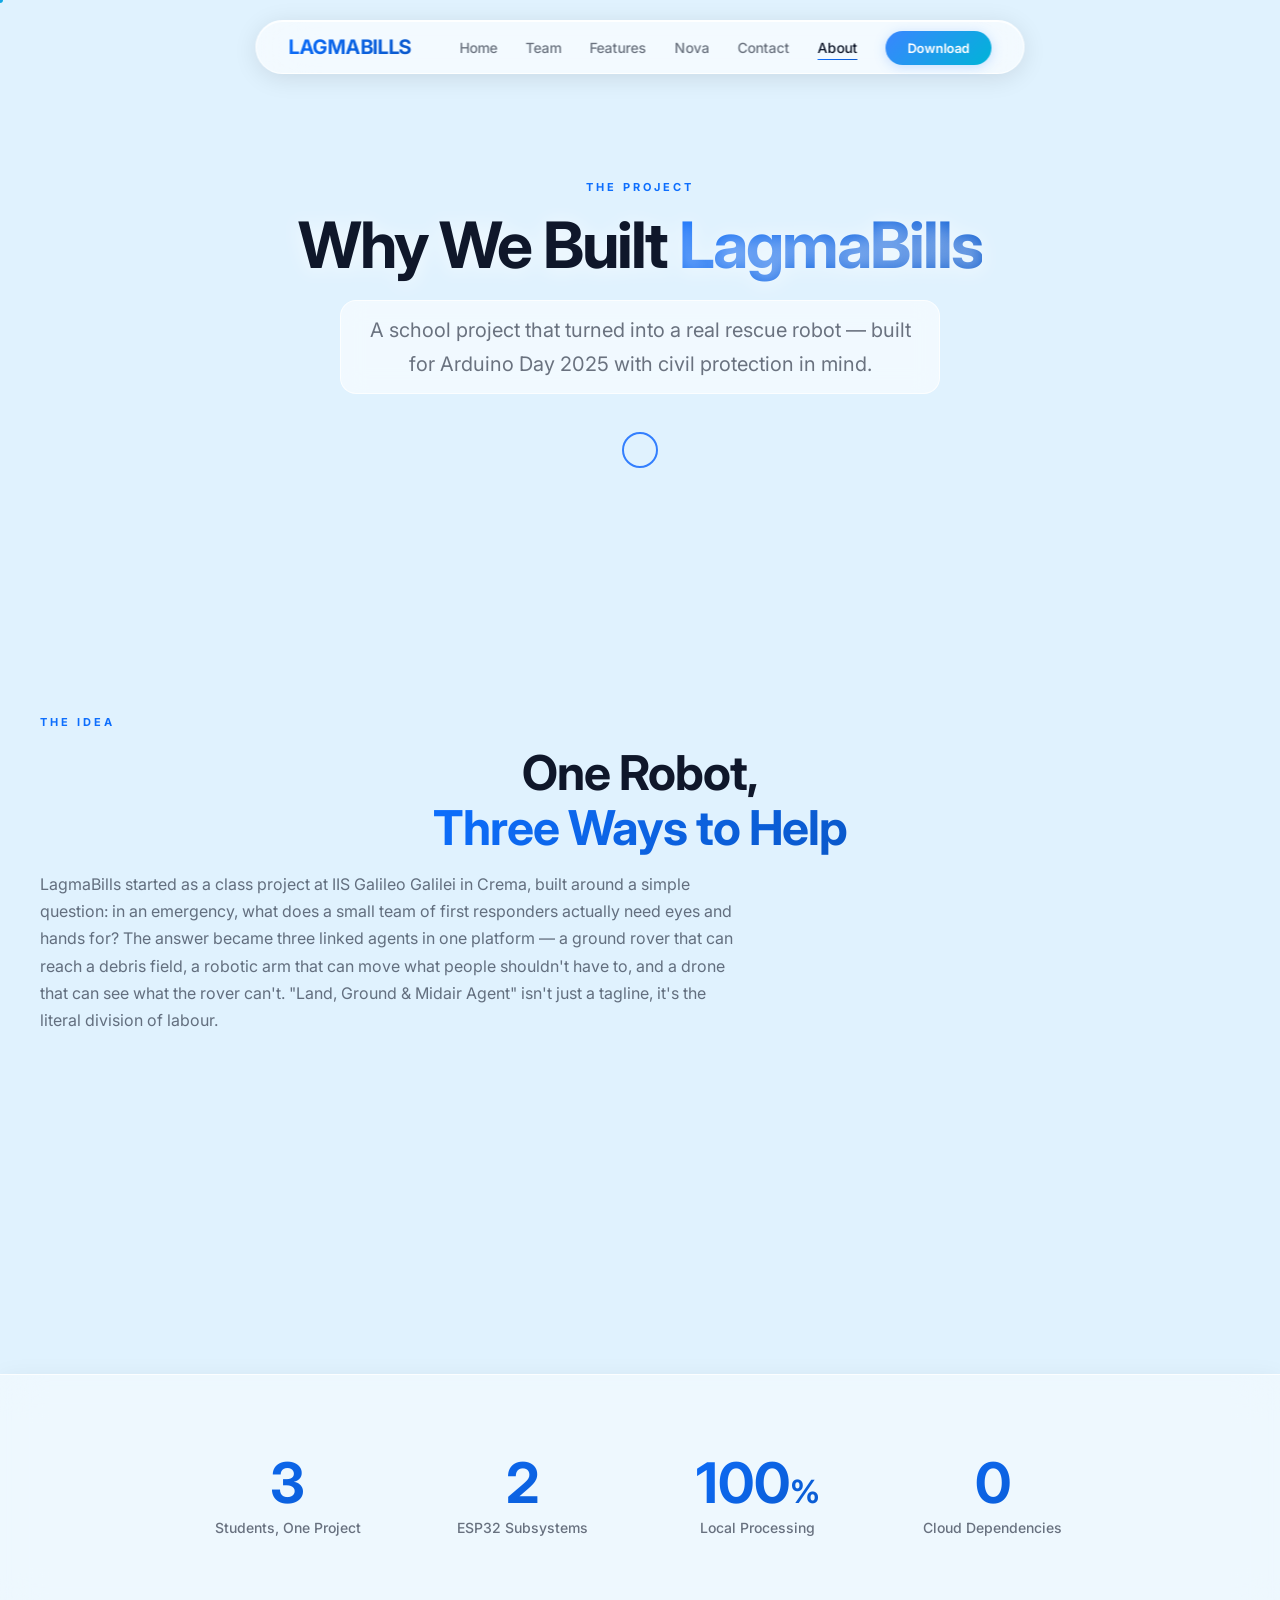
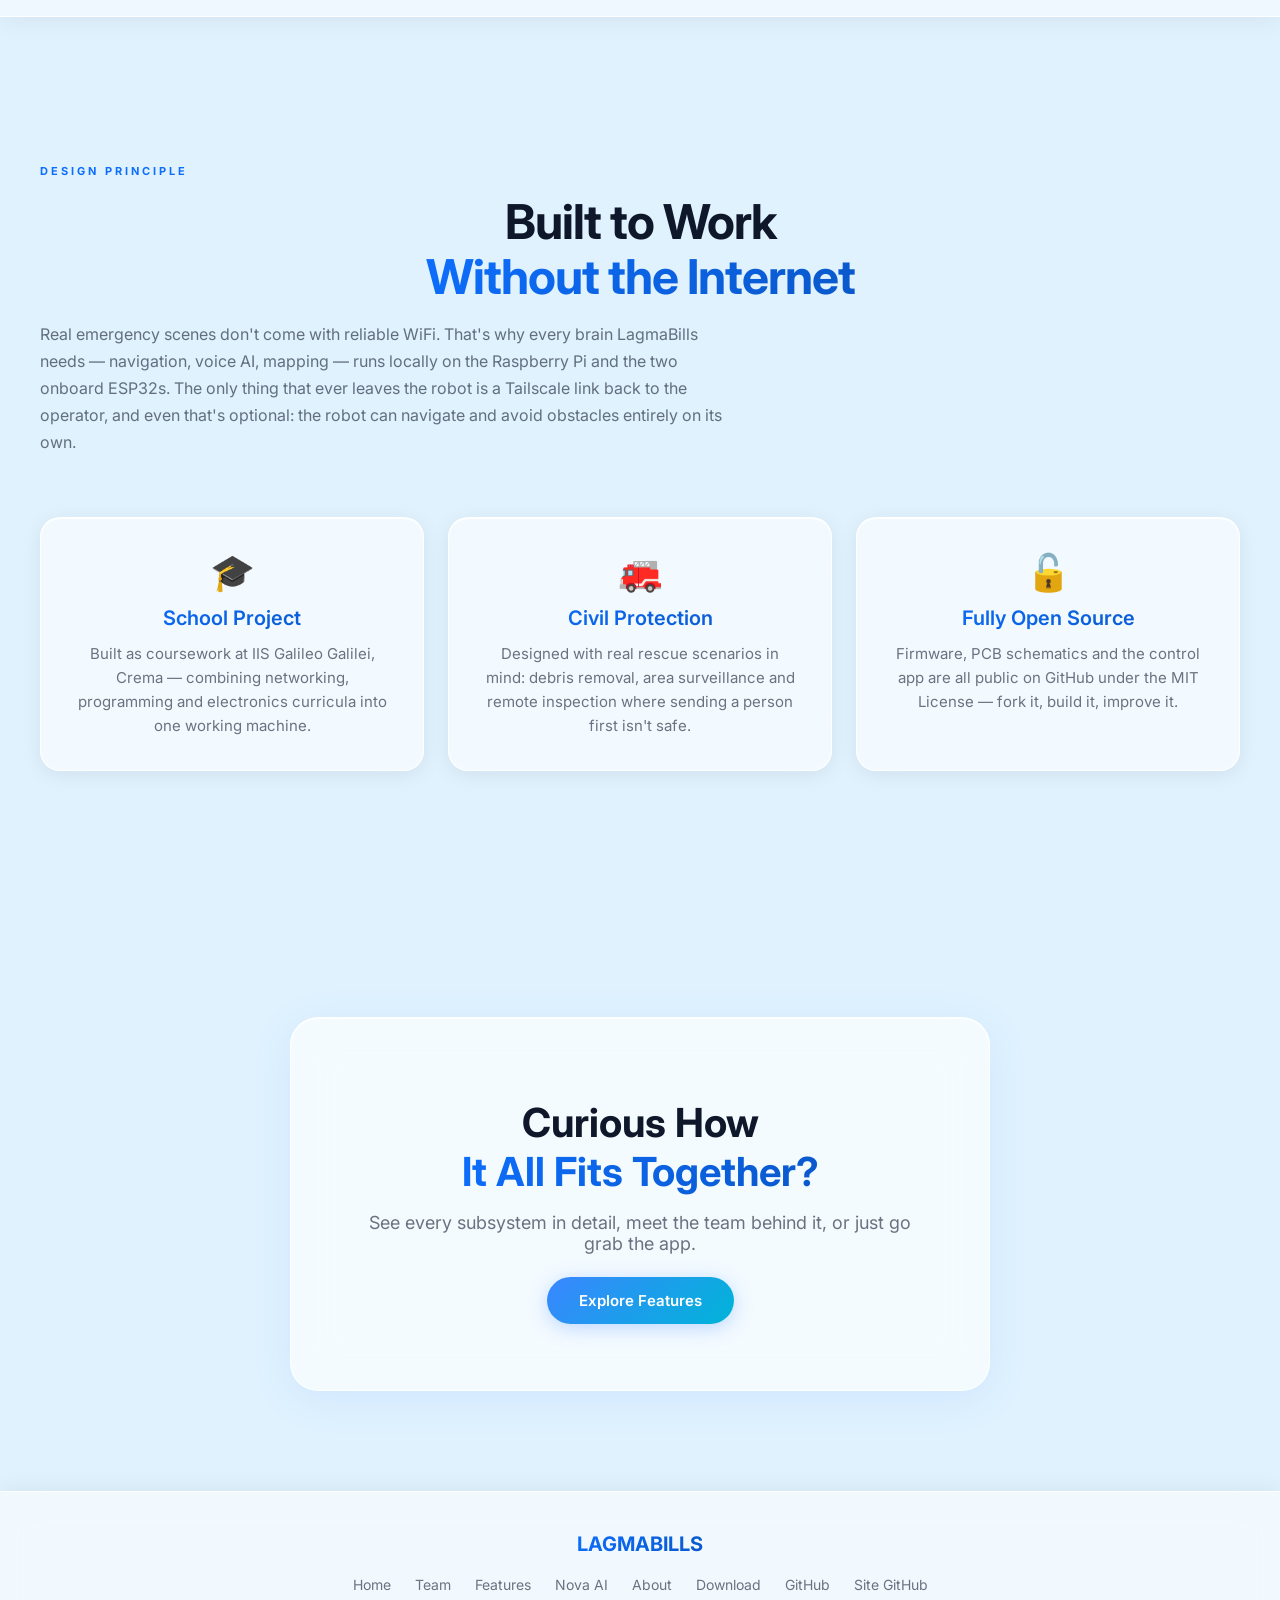
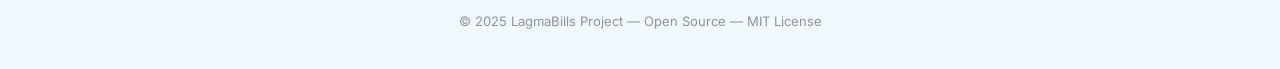
==== about.html @ 73aa975b "Updated everything with corrected style and classes of design" ====
<!DOCTYPE html>
<html lang="en">
<head>
<meta charset="UTF-8"><meta name="viewport" content="width=device-width,initial-scale=1">
<title>About — LagmaBills</title>
<link rel="stylesheet" href="style.css">
<link rel="icon" type="image/png" href="resources/icons/SogmaLigo/noLogo.png">
<script src="cursor.js" defer></script>
</head>
<body>

<video autoplay loop muted playsinline class="video-bg">
  <source src="resources/bg.mp4" type="video/mp4">
</video>

<nav>
  <a href="index.html" class="logo">LAGMABILLS</a>
  <ul class="nav-links">
    <li><a href="index.html" class="nav-link">Home</a></li>
    <li><a href="team.html" class="nav-link">Team</a></li>
    <li><a href="features.html" class="nav-link">Features</a></li>
    <li><a href="nova.html" class="nav-link">Nova</a></li>
    <li><a href="contact.html" class="nav-link">Contact</a></li>
    <li><a href="about.html" class="nav-link active">About</a></li>
    <li><a href="download.html" class="cta-button">Download</a></li>
  </ul>
  <button class="hamburger" id="hamburger"><span></span><span></span><span></span></button>
</nav>
<div class="mobile-menu" id="mobileMenu">
  <a href="index.html">Home</a><a href="team.html">Team</a>
  <a href="features.html">Features</a><a href="nova.html">Nova</a>
  <a href="contact.html">Contact</a><a href="about.html">About</a>
  <a href="download.html">Download</a>
</div>

<div class="page-hero">
  <div class="section-label">THE PROJECT</div>
  <h1>Why We Built <span class="gradient-text">LagmaBills</span></h1>
  <p>A school project that turned into a real rescue robot — built for Arduino Day 2025 with civil protection in mind.</p>
</div>

<section class="content-section" style="padding-top:0">
  <div class="section-inner">
    <div class="section-label">THE IDEA</div>
    <h2>One Robot,<br><span class="gradient-text">Three Ways to Help</span></h2>
    <p style="color:var(--text-muted);font-size:16px;max-width:700px;line-height:1.7;margin-bottom:0">LagmaBills started as a class project at IIS Galileo Galilei in Crema, built around a simple question: in an emergency, what does a small team of first responders actually need eyes and hands for? The answer became three linked agents in one platform — a ground rover that can reach a debris field, a robotic arm that can move what people shouldn't have to, and a drone that can see what the rover can't. "Land, Ground & Midair Agent" isn't just a tagline, it's the literal division of labour.</p>
  </div>
</section>

<section class="stats-section">
  <div class="stats-grid">
    <div class="stat-item"><div class="stat-number">3</div><div class="stat-label">Students, One Project</div></div>
    <div class="stat-item"><div class="stat-number">2</div><div class="stat-label">ESP32 Subsystems</div></div>
    <div class="stat-item"><div class="stat-number">100<span>%</span></div><div class="stat-label">Local Processing</div></div>
    <div class="stat-item"><div class="stat-number">0</div><div class="stat-label">Cloud Dependencies</div></div>
  </div>
</section>

<section class="content-section">
  <div class="section-inner">
    <div class="section-label">DESIGN PRINCIPLE</div>
    <h2>Built to Work<br><span class="gradient-text">Without the Internet</span></h2>
    <p style="color:var(--text-muted);font-size:16px;max-width:700px;line-height:1.7;margin-bottom:40px">Real emergency scenes don't come with reliable WiFi. That's why every brain LagmaBills needs — navigation, voice AI, mapping — runs locally on the Raspberry Pi and the two onboard ESP32s. The only thing that ever leaves the robot is a Tailscale link back to the operator, and even that's optional: the robot can navigate and avoid obstacles entirely on its own.</p>
    <div class="cards-grid">
      <div class="card">
        <div class="card-icon">🎓</div>
        <h3>School Project</h3>
        <p>Built as coursework at IIS Galileo Galilei, Crema — combining networking, programming and electronics curricula into one working machine.</p>
      </div>
      <div class="card">
        <div class="card-icon">🚒</div>
        <h3>Civil Protection</h3>
        <p>Designed with real rescue scenarios in mind: debris removal, area surveillance and remote inspection where sending a person first isn't safe.</p>
      </div>
      <div class="card">
        <div class="card-icon">🔓</div>
        <h3>Fully Open Source</h3>
        <p>Firmware, PCB schematics and the control app are all public on GitHub under the MIT License — fork it, build it, improve it.</p>
      </div>
    </div>
  </div>
</section>

<section class="cta-section">
  <div class="cta-inner">
    <h2>Curious How<br><span class="gradient-text">It All Fits Together?</span></h2>
    <p>See every subsystem in detail, meet the team behind it, or just go grab the app.</p>
    <a href="features.html" class="btn-primary">Explore Features</a>
  </div>
</section>

<footer>
  <div class="footer-inner">
    <div class="footer-logo">LAGMABILLS</div>
    <div class="footer-links">
      <a href="index.html">Home</a>
      <a href="team.html">Team</a>
      <a href="features.html">Features</a>
      <a href="nova.html">Nova AI</a>
      <a href="about.html">About</a>
      <a href="download.html">Download</a>
      <a href="https://github.com/Dragonyx118/LagmaBills" target="_blank">GitHub</a>
      <a href="https://github.com/Dragonyx118/LagmaBills-Web" target="_blank">Site GitHub</a>
    </div>
    <p class="footer-copy">© 2025 LagmaBills Project — Open Source — MIT License</p>
  </div>
</footer>

<script>
document.getElementById('hamburger').addEventListener('click', () =>
  document.getElementById('mobileMenu').classList.toggle('open'));
</script>
</body>
</html>
---- style.css ----
@import url('https://fonts.googleapis.com/css2?family=Inter:wght@400;500;600;700&display=swap');

/* =====================
   VARIABLES & RESET
   ===================== */
:root {
    --teal: #0d6efd; /* Cambiato in Blu Elettrico */
    --green: #0a58ca; /* Cambiato in Blu Scuro */
    --teal-light: #3a86ff; /* Cambiato in Blu Vivo */
    --green-light: #00b4d8; /* Cambiato in Cyan/Azzurro */

    /* Glass - tendono al bianco/nuvola */
    --glass:          rgba(255,255,255,0.55);
    --glass-hover:    rgba(255,255,255,0.72);
    --glass-border:   rgba(255,255,255,0.75);
    --glass-shadow:   rgba(0,0,0,0.08);

    /* Testo su sfondo chiaro */
    --text:           #0f172a; /* Slate scuro per un contrasto migliore sul blu */
    --text-muted:     rgba(15,23,42,0.6);
    --text-light:     rgba(15,23,42,0.45);

    /* Alias di compatibilita: alcune pagine (team/nova/features) usano ancora
       questi nomi "vecchi". Tenerli qui evita di doverle riscrivere e mantiene
       tutto sincronizzato con la palette sopra. */
    --blue:    var(--teal);
    --accent2: var(--green-light);
    --card:    var(--glass);
    --border:  var(--glass-border);
    --muted:   var(--text-muted);
    --mono:    'JetBrains Mono', 'SF Mono', Consolas, monospace;
}

* { margin: 0; padding: 0; box-sizing: border-box; cursor: none !important; }

body {
    font-family: 'Inter', -apple-system, BlinkMacSystemFont, sans-serif;
    background: #e0f2fe; /* Sfondo virato su un azzurro chiarissimo e morbido */
    color: var(--text);
    overflow-x: hidden;
    cursor: none;
}

/* =====================
   CUSTOM CURSOR
   ===================== */
.cursor-ring {
    position: fixed;
    top: 0; left: 0;
    width: 36px; height: 36px;
    border: 2px solid var(--teal-light);
    border-radius: 50%;
    pointer-events: none;
    z-index: 99999;
    transform: translate(-50%, -50%);
    transition: width 0.25s ease, height 0.25s ease,
                border-color 0.25s ease, background 0.25s ease,
                opacity 0.3s ease;
    mix-blend-mode: multiply;
    will-change: transform;
}

.cursor-dot {
    position: fixed;
    top: 0; left: 0;
    width: 6px; height: 6px;
    background: linear-gradient(135deg, var(--teal-light), var(--green-light));
    border-radius: 50%;
    pointer-events: none;
    z-index: 100000;
    transform: translate(-50%, -50%);
    transition: opacity 0.3s ease, width 0.2s ease, height 0.2s ease;
    will-change: transform;
}

body.cursor-hover .cursor-ring {
    width: 56px; height: 56px;
    border-color: var(--green-light);
    background: rgba(0, 180, 216, 0.10);
}

body.cursor-hover .cursor-dot {
    width: 4px; height: 4px;
    opacity: 0.5;
}

body.cursor-click .cursor-ring {
    width: 24px; height: 24px;
    background: rgba(58,134,255,0.18);
}

@media (hover: none) {
    .cursor-ring, .cursor-dot { display: none; }
    body { cursor: auto; }
}

/* =====================
   CUSTOM SCROLLBAR
   ===================== */
::-webkit-scrollbar {
    width: 6px;
}

::-webkit-scrollbar-track {
    background: rgba(255,255,255,0.15);
    border-radius: 10px;
}

::-webkit-scrollbar-thumb {
    background: linear-gradient(180deg, var(--teal-light), var(--green-light));
    border-radius: 10px;
}

::-webkit-scrollbar-thumb:hover {
    background: linear-gradient(180deg, var(--teal), var(--green));
}

* {
    scrollbar-width: thin;
    scrollbar-color: var(--teal-light) rgba(255,255,255,0.15);
}

/* =====================
   VIDEO BACKGROUND
   ===================== */
.video-background {
    position: fixed;
    inset: 0;
    z-index: 0;
    overflow: hidden;
}

.video-background video {
    width: 100%;
    height: 100%;
    object-fit: cover;
    pointer-events: none;
}

/* Overlay leggero — lascia che il video si veda, schiarisce appena */
.video-overlay {
    position: absolute;
    inset: 0;
    background: rgba(255,255,255,0.18);
}

/* =====================
   NAVIGATION
   ===================== */
nav {
    position: fixed;
    top: 20px;
    left: 50%;
    transform: translateX(-50%);
    background: rgba(255,255,255,0.6);
    backdrop-filter: blur(28px);
    -webkit-backdrop-filter: blur(28px);
    border: 1.5px solid rgba(255,255,255,0.85);
    border-radius: 50px;
    padding: 14px 32px;
    display: flex;
    align-items: center;
    gap: 48px;
    z-index: 1000;
    box-shadow: 0 4px 24px rgba(0,0,0,0.10), 0 1px 0 rgba(255,255,255,0.9) inset;
    transition: background 0.3s ease;
}

nav:hover { background: rgba(255,255,255,0.75); }

.logo {
    font-size: 20px;
    font-weight: 700;
    background: linear-gradient(135deg, var(--teal), var(--green));
    -webkit-background-clip: text;
    -webkit-text-fill-color: transparent;
    background-clip: text;
    letter-spacing: -0.3px;
    transition: opacity 0.3s;
    white-space: nowrap;
}

.logo:hover { opacity: 0.75; }

.nav-links {
    display: flex;
    gap: 28px;
    list-style: none;
    align-items: center;
}

.nav-link {
    color: var(--text-muted);
    text-decoration: none;
    font-size: 14px;
    font-weight: 500;
    transition: color 0.3s;
    position: relative;
}

.nav-link::after {
    content: '';
    position: absolute;
    bottom: -4px; left: 0;
    width: 0; height: 1.5px;
    background: linear-gradient(90deg, var(--teal), var(--green));
    transition: width 0.3s ease;
    border-radius: 2px;
}

.nav-link:hover, .nav-link.active { color: var(--text); }
.nav-link:hover::after, .nav-link.active::after { width: 100%; }

.cta-button {
    background: linear-gradient(135deg, var(--teal-light), var(--green-light));
    color: #ffffff !important;
    padding: 9px 22px;
    border-radius: 50px;
    font-size: 13px;
    font-weight: 600;
    text-decoration: none;
    transition: transform 0.2s ease, box-shadow 0.2s ease;
    white-space: nowrap;
    box-shadow: 0 2px 12px rgba(58,134,255,0.25);
}

.cta-button:hover {
    transform: translateY(-2px);
    box-shadow: 0 8px 20px rgba(58,134,255,0.35);
}

/* Hamburger */
.hamburger {
    display: none;
    flex-direction: column;
    gap: 5px;
    background: none;
    border: none;
    cursor: pointer;
    padding: 4px;
}

.hamburger span {
    display: block;
    width: 22px; height: 2px;
    background: var(--text);
    border-radius: 2px;
    transition: all 0.3s ease;
    transform-origin: center;
}

.hamburger.open span:nth-child(1) { transform: translateY(7px) rotate(45deg); }
.hamburger.open span:nth-child(2) { opacity: 0; transform: scaleX(0); }
.hamburger.open span:nth-child(3) { transform: translateY(-7px) rotate(-45deg); }

/* Mobile Menu */
.mobile-menu {
    display: none;
    position: fixed;
    top: 80px;
    left: 50%;
    transform: translateX(-50%) translateY(-10px);
    background: rgba(255,255,255,0.88);
    backdrop-filter: blur(28px);
    -webkit-backdrop-filter: blur(28px);
    border: 1.5px solid rgba(255,255,255,0.9);
    border-radius: 20px;
    padding: 20px 28px;
    z-index: 999;
    flex-direction: column;
    gap: 16px;
    min-width: 240px;
    box-shadow: 0 12px 40px rgba(0,0,0,0.10);
    opacity: 0;
    pointer-events: none;
    transition: opacity 0.3s ease, transform 0.3s ease;
}

.mobile-menu.open {
    display: flex;
    opacity: 1;
    pointer-events: all;
    transform: translateX(-50%) translateY(0);
}

.mobile-menu a {
    color: var(--text-muted);
    text-decoration: none;
    font-size: 15px;
    font-weight: 500;
    padding: 6px 0;
    border-bottom: 1px solid rgba(0,0,0,0.06);
    transition: color 0.2s;
}

.mobile-menu a:last-child { border-bottom: none; }
.mobile-menu a:hover { color: var(--text); }
.mobile-menu .cta-button { text-align: center; border-bottom: none; color: #fff !important; }

/* =====================
   UTILITY
   ===================== */
.gradient-text {
    background: linear-gradient(135deg, var(--teal), var(--green));
    -webkit-background-clip: text;
    -webkit-text-fill-color: transparent;
    background-clip: text;
}

.section-label {
    font-size: 11px;
    font-weight: 700;
    letter-spacing: 3px;
    color: var(--teal);
    margin-bottom: 16px;
    text-transform: uppercase;
}


/* =====================
   VIDEO BG (bare <video class="video-bg"> used directly in pages)
   ===================== */
.video-bg {
    position: fixed;
    inset: 0;
    width: 100%;
    height: 100%;
    object-fit: cover;
    z-index: -1;
    pointer-events: none;
}

.hero-section {
    position: relative;
    width: 100%;
    min-height: 100vh;
    display: flex;
    align-items: center;
    justify-content: center;
    overflow: hidden;
    z-index: 1;
}

/* =====================
   HOME PAGE
   ===================== */
.main {
    display: flex;
    flex-direction: column;
    align-items: center;
    overflow: hidden;
    width: 100%;
    min-height: 300vh;
    position: relative;
    z-index: 1;
}

.paragraph {
    position: relative;
    text-align: center;
    display: flex;
    flex-direction: column;
    align-items: center;
    justify-content: center;
    width: 100%;
    min-height: 100vh;
}

.canvas-container {
    position: absolute;
    top: 0; left: 0;
    width: 100%; height: 100%;
    z-index: 1;
}

#canvas { position: absolute; top: 0; left: 0; width: 100%; height: 100%; z-index: 1; }

.hero-content {
    position: relative;
    z-index: 2;
    display: flex;
    flex-direction: column;
    align-items: center;
    gap: 24px;
    padding: 0 24px;
}

.hero-badge {
    background: rgba(255,255,255,0.65);
    border: 1.5px solid rgba(255,255,255,0.9);
    color: var(--teal);
    padding: 8px 20px;
    border-radius: 50px;
    font-size: 13px;
    font-weight: 600;
    letter-spacing: 0.5px;
    backdrop-filter: blur(12px);
    box-shadow: 0 2px 12px rgba(0,0,0,0.07);
}

.hero-title {
    font-size: clamp(42px, 7vw, 80px);
    font-weight: 700;
    line-height: 1.1;
    letter-spacing: -2px;
    color: var(--text);
    max-width: 900px;
    text-shadow: 0 2px 20px rgba(255,255,255,0.7);
}

.hero-sub {
    font-size: clamp(16px, 2vw, 20px);
    color: var(--text-muted);
    max-width: 600px;
    line-height: 1.6;
    background: rgba(255,255,255,0.55);
    padding: 12px 24px;
    border-radius: 16px;
    backdrop-filter: blur(12px);
    border: 1px solid rgba(255,255,255,0.75);
}

.hero-actions {
    display: flex;
    gap: 16px;
    flex-wrap: wrap;
    justify-content: center;
    margin-top: 8px;
}

.cta-button-hero, .btn-primary {
    background: linear-gradient(135deg, var(--teal-light), var(--green-light));
    color: #fff;
    padding: 14px 32px;
    border-radius: 50px;
    font-size: 15px;
    font-weight: 600;
    text-decoration: none;
    transition: transform 0.2s, box-shadow 0.2s;
    box-shadow: 0 4px 20px rgba(58,134,255,0.3);
}

.cta-button-hero:hover, .btn-primary:hover {
    transform: translateY(-3px);
    box-shadow: 0 12px 30px rgba(58,134,255,0.4);
}

.ghost-button, .btn-ghost {
    color: var(--text-muted);
    padding: 14px 32px;
    border-radius: 50px;
    font-size: 15px;
    font-weight: 600;
    text-decoration: none;
    border: 1.5px solid rgba(255,255,255,0.8);
    background: rgba(255,255,255,0.5);
    backdrop-filter: blur(10px);
    transition: border-color 0.3s, color 0.3s, background 0.3s;
}

.ghost-button:hover, .btn-ghost:hover {
    border-color: rgba(58,134,255,0.5);
    color: var(--teal);
    background: rgba(255,255,255,0.7);
}

/* Stats */
.stats-section {
    width: 100%;
    position: relative;
    z-index: 2;
    padding: 80px 24px;
    background: rgba(255,255,255,0.45);
    backdrop-filter: blur(20px);
    border-top: 1px solid rgba(255,255,255,0.8);
    border-bottom: 1px solid rgba(255,255,255,0.8);
    box-shadow: 0 4px 24px rgba(0,0,0,0.06);
}

.stats-grid {
    display: grid;
    grid-template-columns: repeat(4, 1fr);
    gap: 40px;
    max-width: 900px;
    margin: 0 auto;
    text-align: center;
}

.stat-number {
    font-size: 56px;
    font-weight: 700;
    line-height: 1;
    background: linear-gradient(135deg, var(--teal), var(--green));
    -webkit-background-clip: text;
    -webkit-text-fill-color: transparent;
    background-clip: text;
    margin-bottom: 8px;
}

.stat-number span { font-size: 32px; }
.stat-label { font-size: 14px; color: var(--text-muted); font-weight: 500; }

.features-preview {
    background: rgba(255,255,255,0.25);
    backdrop-filter: blur(8px);
}

.content-section {
    min-height: 100vh;
    display: flex;
    align-items: center;
    justify-content: center;
    padding: 100px 24px;
    position: relative;
    z-index: 2;
    width: 100%;
}

.content-section h2 {
    font-size: clamp(32px, 5vw, 48px);
    font-weight: 700;
    text-align: center;
    margin-bottom: 16px;
    letter-spacing: -1px;
    line-height: 1.15;
    color: var(--text);
}

.features-container { max-width: 1200px; width: 100%; }
.section-inner { max-width: 1200px; width: 100%; margin: 0 auto; position: relative; z-index: 1; }


.features-grid, .cards-grid {
    display: grid;
    grid-template-columns: repeat(auto-fit, minmax(260px, 1fr));
    gap: 24px;
    margin-top: 60px;
}

/* Card frosted bianca */
.feature-card, .card {
    background: rgba(255,255,255,0.60);
    backdrop-filter: blur(24px);
    -webkit-backdrop-filter: blur(24px);
    border: 1.5px solid rgba(255,255,255,0.85);
    border-radius: 20px;
    padding: 32px;
    text-align: center;
    transition: transform 0.3s, box-shadow 0.3s, background 0.3s;
    display: flex;
    flex-direction: column;
    gap: 12px;
    box-shadow: 0 4px 20px rgba(0,0,0,0.07), 0 1px 0 #fff inset;
}

.feature-card:hover, .card:hover {
    transform: translateY(-8px);
    background: rgba(255,255,255,0.82);
    box-shadow: 0 20px 50px rgba(58,134,255,0.15), 0 1px 0 #fff inset;
}

.feature-icon, .card-icon { font-size: 36px; }

.feature-card h3, .card h3 {
    font-size: 20px;
    font-weight: 600;
    background: linear-gradient(135deg, var(--teal), var(--green));
    -webkit-background-clip: text;
    -webkit-text-fill-color: transparent;
    background-clip: text;
}

.feature-card p, .card p { color: var(--text-muted); font-size: 15px; line-height: 1.6; }

.feature-link, .card-link {
    color: var(--teal);
    text-decoration: none;
    font-size: 14px;
    font-weight: 600;
    transition: opacity 0.2s;
}
.feature-link:hover, .card-link:hover { opacity: 0.7; }

/* CTA */
.cta-section {
    width: 100%;
    padding: 100px 24px;
    position: relative;
    z-index: 2;
    display: flex;
    justify-content: center;
}

.cta-inner {
    background: rgba(255,255,255,0.65);
    border: 1.5px solid rgba(255,255,255,0.9);
    border-radius: 28px;
    padding: 80px 60px;
    text-align: center;
    max-width: 700px;
    width: 100%;
    backdrop-filter: blur(24px);
    box-shadow: 0 8px 40px rgba(58,134,255,0.10), 0 1px 0 #fff inset;
}

.cta-inner h2 { font-size: clamp(28px, 4vw, 40px); font-weight: 700; margin-bottom: 16px; color: var(--text); }
.cta-inner p { color: var(--text-muted); font-size: 18px; margin-bottom: 36px; }

/* =====================
   PAGE HERO
   ===================== */
.page-hero {
    display: flex;
    flex-direction: column;
    align-items: center;
    justify-content: center;
    padding: 180px 24px 80px;
    text-align: center;
    min-height: 50vh;
    position: relative;
    z-index: 1;
}

.page-hero h1 {
    font-size: clamp(36px, 7vw, 64px);
    font-weight: 700;
    letter-spacing: -2px;
    line-height: 1.1;
    margin-bottom: 20px;
    color: var(--text);
    text-shadow: 0 2px 20px rgba(255,255,255,0.7);
}

.page-hero p {
    font-size: clamp(16px, 2vw, 20px);
    color: var(--text-muted);
    max-width: 600px;
    line-height: 1.7;
    background: rgba(255,255,255,0.55);
    padding: 12px 24px;
    border-radius: 16px;
    backdrop-filter: blur(12px);
    border: 1px solid rgba(255,255,255,0.75);
}

/* =====================
   TEAM PAGE
   ===================== */
.team-hero { padding-bottom: 40px; }

.team-section {
    padding: 60px 24px 120px;
    position: relative;
    z-index: 1;
}

.team-grid {
    display: grid;
    grid-template-columns: repeat(3, 1fr);
    gap: 32px;
    max-width: 1100px;
    margin: 0 auto;
    align-items: start;
}

.team-card {
    background: rgba(255,255,255,0.60);
    backdrop-filter: blur(24px);
    -webkit-backdrop-filter: blur(24px);
    border: 1.5px solid rgba(255,255,255,0.85);
    border-radius: 24px;
    padding: 40px 32px;
    text-align: center;
    transition: transform 0.3s, box-shadow 0.3s, background 0.3s;
    position: relative;
    overflow: hidden;
    box-shadow: 0 4px 20px rgba(0,0,0,0.07), 0 1px 0 #fff inset;
}

.team-card:hover {
    transform: translateY(-10px);
    background: rgba(255,255,255,0.82);
    box-shadow: 0 24px 60px rgba(58,134,255,0.15), 0 1px 0 #fff inset;
}

.team-card--center {
    transform: scale(1.03);
    border-color: rgba(58,134,255,0.3);
    box-shadow: 0 8px 30px rgba(58,134,255,0.12), 0 1px 0 #fff inset;
}

.team-card--center:hover { transform: scale(1.03) translateY(-10px); }

.team-card-glow {
    position: absolute;
    top: -60px; right: -60px;
    width: 180px; height: 180px;
    border-radius: 50%;
    background: radial-gradient(circle, rgba(58,134,255,0.08) 0%, transparent 70%);
    pointer-events: none;
}

.team-image {
    width: 130px; height: 130px;
    margin: 0 auto 24px;
    border-radius: 50%;
    overflow: hidden;
    padding: 3px;
    background: linear-gradient(135deg, var(--teal-light), var(--green-light));
}

.team-image--featured { width: 150px; height: 150px; }

.team-image img {
    width: 100%; height: 100%;
    object-fit: cover;
    border-radius: 50%;
    background: #f0f0f0;
}

.team-card h3 { font-size: 24px; font-weight: 700; margin-bottom: 6px; color: var(--text); }

.team-title {
    font-size: 13px; font-weight: 600;
    letter-spacing: 1px; text-transform: uppercase;
    margin-bottom: 16px;
    background: linear-gradient(135deg, var(--teal), var(--green));
    -webkit-background-clip: text;
    -webkit-text-fill-color: transparent;
    background-clip: text;
}

.team-divider {
    width: 40px; height: 2px;
    background: linear-gradient(90deg, var(--teal-light), var(--green-light));
    margin: 16px auto;
    border-radius: 2px;
}

.team-description { color: var(--text-muted); font-size: 14px; line-height: 1.7; margin-bottom: 20px; }

.team-tags { display: flex; gap: 8px; justify-content: center; flex-wrap: wrap; }

.tag {
    background: rgba(58,134,255,0.1);
    border: 1px solid rgba(58,134,255,0.3);
    color: var(--teal);
    padding: 4px 12px;
    border-radius: 20px;
    font-size: 12px; font-weight: 600;
}

/* =====================
   FEATURES PAGE
   ===================== */
.features-detail-section {
    padding: 40px 24px 120px;
    position: relative;
    z-index: 1;
}

.features-detail-container {
    max-width: 1000px;
    margin: 0 auto;
    display: flex;
    flex-direction: column;
    gap: 32px;
}

.feature-detail-card {
    background: rgba(255,255,255,0.60);
    border: 1.5px solid rgba(255,255,255,0.85);
    border-radius: 24px;
    padding: 48px;
    display: grid;
    grid-template-columns: 80px 1fr;
    gap: 32px;
    align-items: start;
    backdrop-filter: blur(24px);
    box-shadow: 0 4px 20px rgba(0,0,0,0.07), 0 1px 0 #fff inset;
    transition: background 0.3s, box-shadow 0.3s;
}

.feature-detail-card:hover {
    background: rgba(255,255,255,0.78);
    box-shadow: 0 10px 40px rgba(58,134,255,0.12), 0 1px 0 #fff inset;
}

.feature-detail-card--reverse { grid-template-columns: 1fr 80px; }
.feature-detail-card--reverse .feature-detail-icon { order: 2; text-align: right; }
.feature-detail-card--reverse .feature-detail-content { order: 1; }

.feature-detail-icon { font-size: 52px; }

.feature-detail-content h3 {
    font-size: 28px; font-weight: 700; margin-bottom: 12px;
    background: linear-gradient(135deg, var(--teal), var(--green));
    -webkit-background-clip: text;
    -webkit-text-fill-color: transparent;
    background-clip: text;
}

.feature-detail-content p { color: var(--text-muted); font-size: 16px; line-height: 1.7; margin-bottom: 20px; }

.feature-list { list-style: none; display: flex; flex-direction: column; gap: 8px; }
.feature-list li { font-size: 14px; color: var(--text-muted); }

/* =====================
   CONTACT PAGE
   ===================== */
.contact-page-section {
    padding: 40px 24px 120px;
    position: relative;
    z-index: 1;
}

.contact-page-grid {
    max-width: 1100px;
    margin: 0 auto;
    display: grid;
    grid-template-columns: 1fr 1.6fr;
    gap: 32px;
    align-items: start;
}

.contact-info-col { display: flex; flex-direction: column; gap: 20px; }

.contact-info-card {
    background: rgba(255,255,255,0.60);
    border: 1.5px solid rgba(255,255,255,0.85);
    border-radius: 20px;
    padding: 28px;
    backdrop-filter: blur(24px);
    box-shadow: 0 4px 20px rgba(0,0,0,0.07), 0 1px 0 #fff inset;
    transition: background 0.3s;
}

.contact-info-card:hover { background: rgba(255,255,255,0.78); }

.contact-info-icon { font-size: 28px; margin-bottom: 12px; }
.contact-info-card h4 { font-size: 12px; font-weight: 700; color: var(--teal); letter-spacing: 2px; text-transform: uppercase; margin-bottom: 8px; }
.contact-info-card p { font-size: 15px; line-height: 1.7; color: var(--text-muted); }
.contact-note { font-size: 12px; color: var(--text-light); margin-top: 8px; display: block; }
.contact-note small { font-size: 11px; opacity: 0.7; }

.contact-form-card {
    background: rgba(255,255,255,0.60);
    border: 1.5px solid rgba(255,255,255,0.85);
    border-radius: 24px;
    padding: 40px;
    backdrop-filter: blur(24px);
    box-shadow: 0 4px 20px rgba(0,0,0,0.07), 0 1px 0 #fff inset;
}

.contact-form-card h3 { font-size: 24px; font-weight: 700; margin-bottom: 8px; color: var(--text); }
.form-note { color: var(--text-muted); font-size: 14px; margin-bottom: 28px; }

.contact-form { display: flex; flex-direction: column; gap: 20px; }
.form-row { display: grid; grid-template-columns: 1fr 1fr; gap: 20px; }
.form-group { display: flex; flex-direction: column; gap: 8px; }
.form-group label { font-size: 13px; font-weight: 600; color: var(--text-muted); }

.form-input, .form-textarea {
    background: rgba(255,255,255,0.75);
    border: 1.5px solid rgba(255,255,255,0.9);
    border-radius: 12px;
    padding: 12px 16px;
    color: var(--text);
    font-size: 14px;
    font-family: inherit;
    outline: none;
    transition: border-color 0.3s, box-shadow 0.3s;
    box-shadow: 0 2px 8px rgba(0,0,0,0.04) inset;
}

.form-input::placeholder, .form-textarea::placeholder { color: var(--text-light); }
.form-input:focus, .form-textarea:focus {
    border-color: rgba(58,134,255,0.5);
    box-shadow: 0 0 0 3px rgba(58,134,255,0.1);
}
.form-textarea { resize: vertical; min-height: 120px; }

.form-submit-btn {
    background: linear-gradient(135deg, var(--teal-light), var(--green-light));
    color: #fff;
    border: none;
    padding: 14px 32px;
    border-radius: 50px;
    font-size: 15px;
    font-weight: 600;
    cursor: pointer;
    transition: transform 0.2s, box-shadow 0.2s;
    font-family: inherit;
    box-shadow: 0 4px 20px rgba(58,134,255,0.25);
}

.form-submit-btn:hover {
    transform: translateY(-2px);
    box-shadow: 0 8px 25px rgba(58,134,255,0.4);
}

/* =====================
   DOWNLOAD PAGE
   ===================== */
.download-version-section {
    display: flex;
    justify-content: center;
    padding: 0 24px 40px;
    position: relative;
    z-index: 1;
}

.version-badge {
    display: flex;
    align-items: center;
    gap: 10px;
    background: rgba(255,255,255,0.65);
    border: 1.5px solid rgba(255,255,255,0.9);
    color: var(--teal);
    padding: 8px 20px;
    border-radius: 50px;
    font-size: 13px;
    font-weight: 600;
    backdrop-filter: blur(16px);
    box-shadow: 0 2px 12px rgba(0,0,0,0.07);
}

.version-dot {
    width: 8px; height: 8px;
    border-radius: 50%;
    background: var(--teal-light);
    animation: pulse 2s infinite;
}

@keyframes pulse {
    0%, 100% { box-shadow: 0 0 0 0 rgba(58,134,255,0.5); }
    50% { box-shadow: 0 0 0 6px rgba(58,134,255,0); }
}

.download-buttons-section {
    padding: 20px 24px 80px;
    position: relative;
    z-index: 1;
}

.download-cards {
    display: flex;
    justify-content: center;
    gap: 32px;
    flex-wrap: wrap;
    max-width: 900px;
    margin: 0 auto;
}

.download-card {
    background: rgba(255,255,255,0.60);
    border: 1.5px solid rgba(255,255,255,0.85);
    border-radius: 24px;
    padding: 40px 36px;
    text-align: center;
    flex: 1;
    min-width: 280px;
    max-width: 380px;
    backdrop-filter: blur(24px);
    display: flex;
    flex-direction: column;
    align-items: center;
    gap: 16px;
    box-shadow: 0 4px 20px rgba(0,0,0,0.07), 0 1px 0 #fff inset;
    transition: background 0.3s, box-shadow 0.3s, transform 0.3s;
}

.download-card--available:hover {
    background: rgba(255,255,255,0.82);
    box-shadow: 0 20px 60px rgba(58,134,255,0.15), 0 1px 0 #fff inset;
    transform: translateY(-6px);
}

.download-card--unavailable { opacity: 0.45; }

.download-card-icon { font-size: 48px; }
.download-card h3 { font-size: 24px; font-weight: 700; color: var(--text); }
.download-card p { color: var(--text-muted); font-size: 14px; line-height: 1.6; }
.download-card-size { font-size: 12px; color: var(--teal); font-weight: 600; }
.download-card-note { font-size: 12px; color: var(--text-light); line-height: 1.5; max-width: 260px; }

.download-btn {
    display: flex;
    align-items: center;
    gap: 12px;
    padding: 14px 28px;
    border-radius: 50px;
    text-decoration: none;
    font-size: 15px;
    font-weight: 600;
    color: #fff;
    transition: transform 0.2s, box-shadow 0.2s;
    background: linear-gradient(135deg, var(--teal-light), var(--green-light));
    box-shadow: 0 4px 16px rgba(58,134,255,0.25);
}

.download-btn:hover:not(.disabled) {
    transform: translateY(-3px);
    box-shadow: 0 12px 30px rgba(58,134,255,0.4);
}

.download-btn.disabled {
    background: rgba(0,0,0,0.08);
    cursor: not-allowed;
    color: rgba(0,0,0,0.3);
    box-shadow: none;
}

.requirements-section {
    padding: 0 24px 100px;
    position: relative;
    z-index: 1;
}

.requirements-inner {
    max-width: 800px;
    margin: 0 auto;
    background: rgba(255,255,255,0.60);
    border: 1.5px solid rgba(255,255,255,0.85);
    border-radius: 24px;
    padding: 40px;
    backdrop-filter: blur(24px);
    box-shadow: 0 4px 20px rgba(0,0,0,0.07), 0 1px 0 #fff inset;
    text-align: center;
}

.requirements-inner h3 { font-size: 20px; font-weight: 700; margin-bottom: 28px; color: var(--text); }

.requirements-grid {
    display: grid;
    grid-template-columns: repeat(2, 1fr);
    gap: 16px;
    text-align: left;
}

.req-item {
    display: flex;
    align-items: center;
    gap: 12px;
    font-size: 14px;
    color: var(--text-muted);
}

.req-icon { font-size: 20px; }

/* =====================
   FOOTER
   ===================== */
footer {
    background: rgba(255,255,255,0.55);
    backdrop-filter: blur(20px);
    border-top: 1px solid rgba(255,255,255,0.8);
    position: relative;
    z-index: 2;
    box-shadow: 0 -4px 20px rgba(0,0,0,0.05);
}

.footer-inner {
    max-width: 1200px;
    margin: 0 auto;
    padding: 40px 24px;
    display: flex;
    flex-direction: column;
    align-items: center;
    gap: 20px;
    text-align: center;
}

.footer-logo {
    font-size: 20px; font-weight: 700;
    background: linear-gradient(135deg, var(--teal), var(--green));
    -webkit-background-clip: text;
    -webkit-text-fill-color: transparent;
    background-clip: text;
}

.footer-links { display: flex; gap: 24px; flex-wrap: wrap; justify-content: center; }
.footer-links a { color: var(--text-muted); text-decoration: none; font-size: 14px; transition: color 0.2s; }
.footer-links a:hover { color: var(--text); }
.footer-copy { color: var(--text-light); font-size: 13px; }

/* =====================
   RESPONSIVE
   ===================== */
@media (max-width: 900px) {
    .team-grid { grid-template-columns: 1fr; max-width: 500px; }
    .team-card--center { transform: none; }
    .team-card--center:hover { transform: translateY(-10px); }
    .feature-detail-card { grid-template-columns: 1fr; }
    .feature-detail-card--reverse { grid-template-columns: 1fr; }
    .feature-detail-card--reverse .feature-detail-icon { order: 0; text-align: left; }
    .feature-detail-card--reverse .feature-detail-content { order: 1; }
    .contact-page-grid { grid-template-columns: 1fr; }
    .stats-grid { grid-template-columns: repeat(2, 1fr); }
}

@media (max-width: 768px) {
    nav { top: 16px; padding: 12px 20px; gap: 24px; width: calc(100% - 32px); max-width: 600px; }
    .nav-links { display: none; }
    .hamburger { display: flex; }
    .hero-title { letter-spacing: -1px; }
    .features-grid { grid-template-columns: 1fr; }
    .form-row { grid-template-columns: 1fr; }
    .requirements-grid { grid-template-columns: 1fr; }
    .cta-inner { padding: 40px 24px; }
    .feature-detail-card { padding: 32px 24px; }
}

@media (max-width: 480px) {
    .page-hero { padding: 140px 20px 60px; }
    .hero-actions { flex-direction: column; align-items: center; }
    .cta-button-hero, .ghost-button { width: 100%; text-align: center; }
}
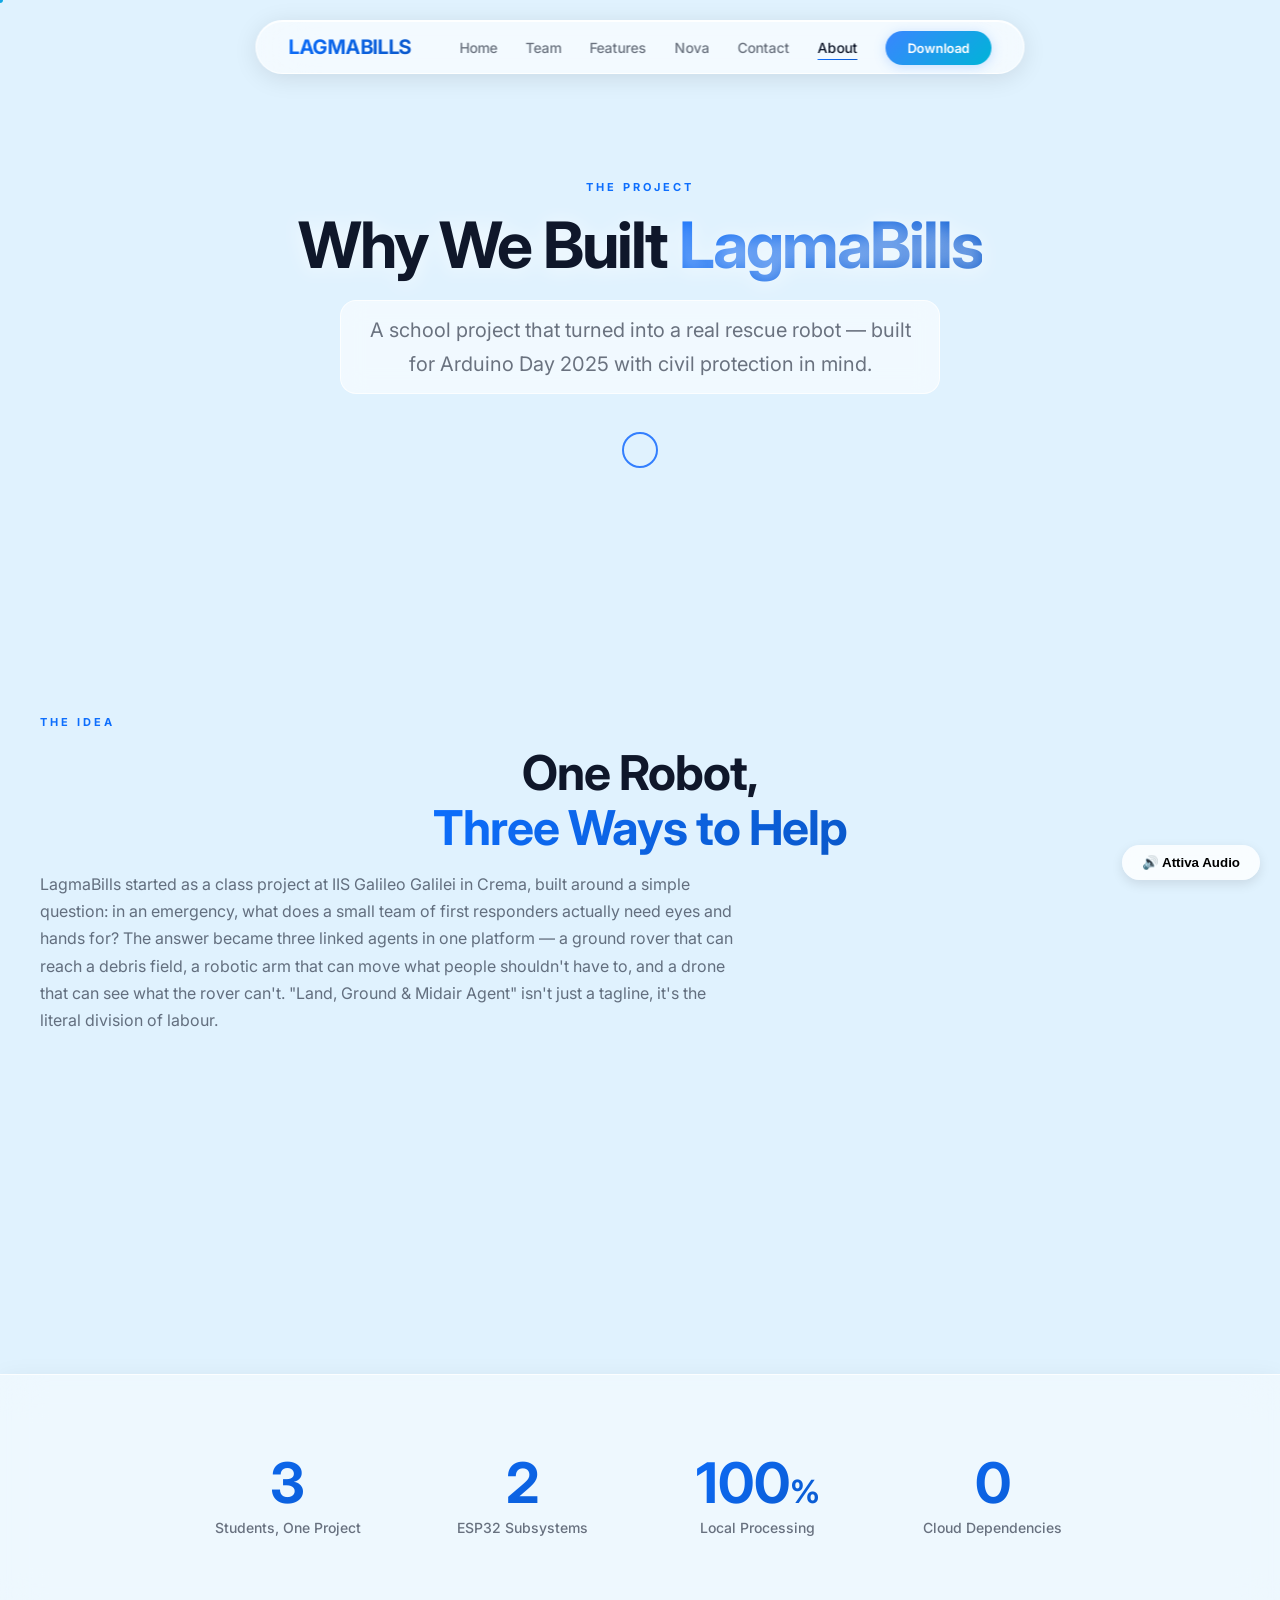
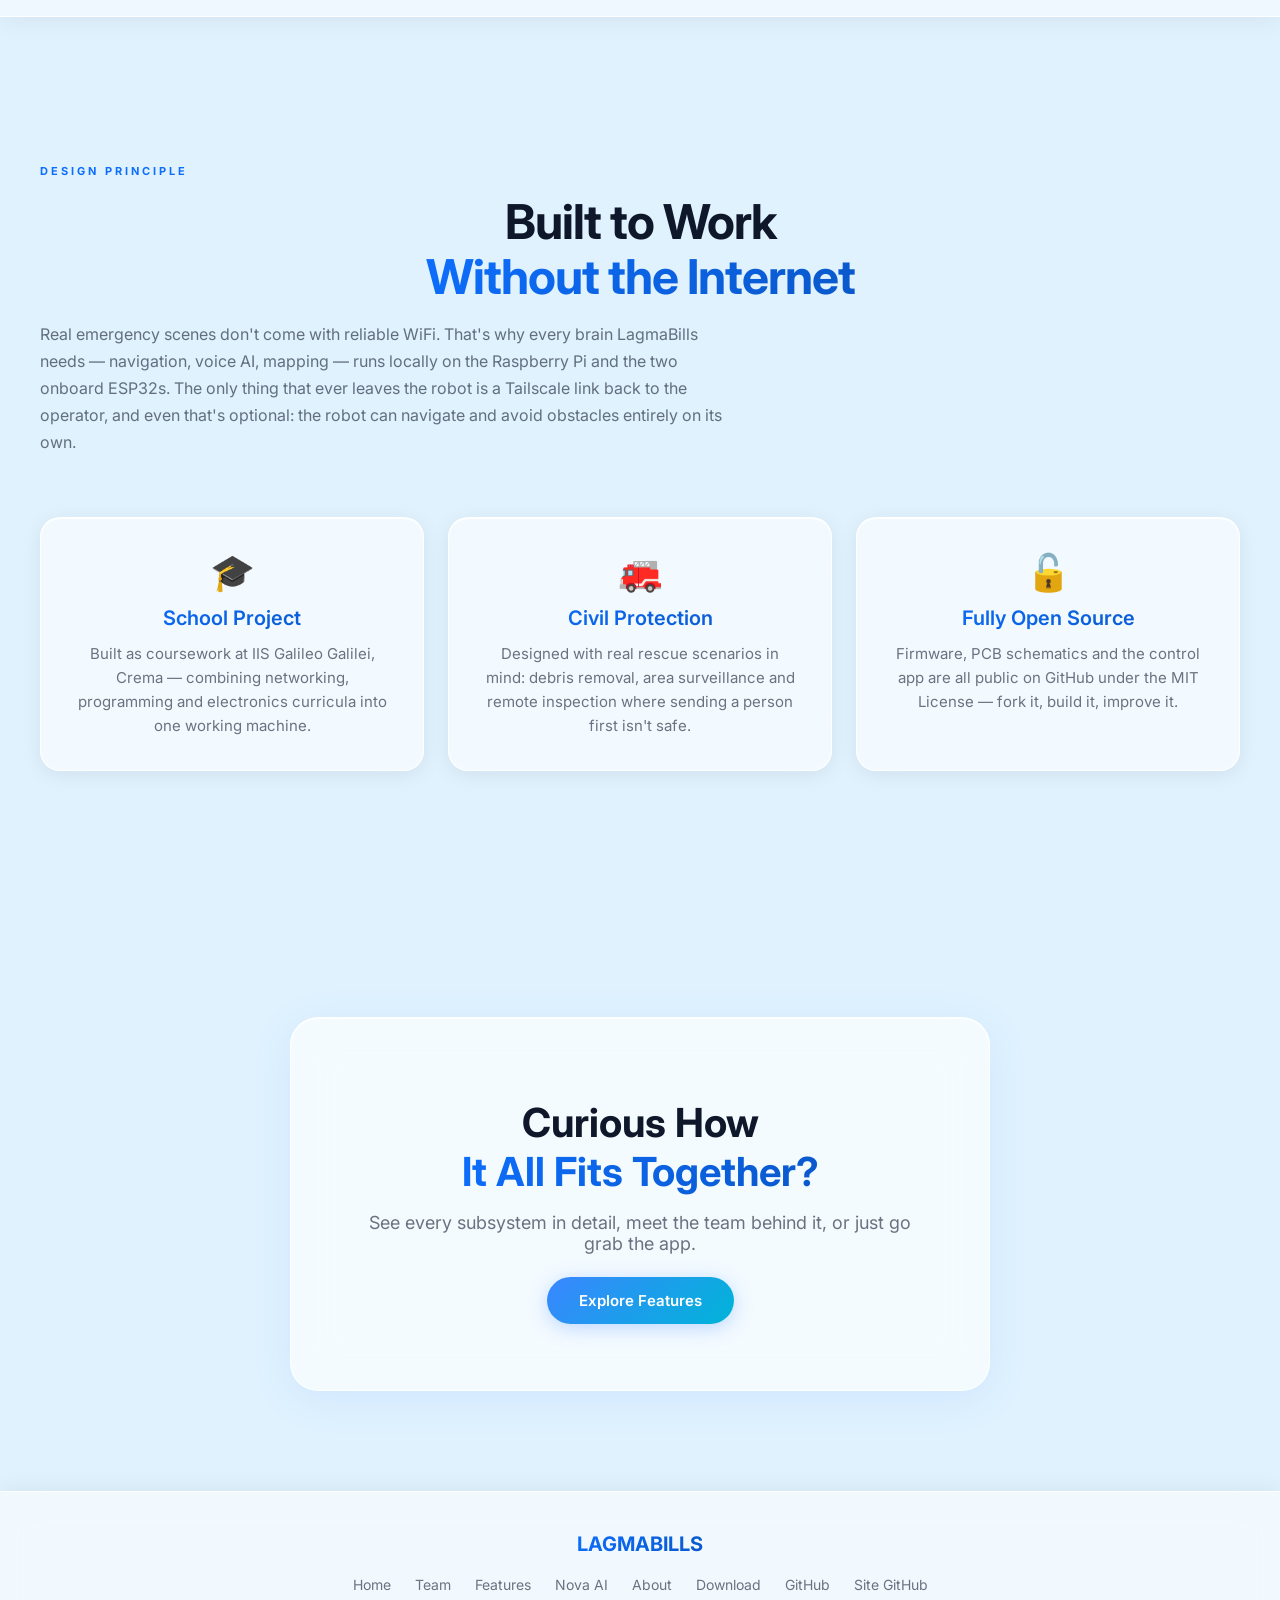
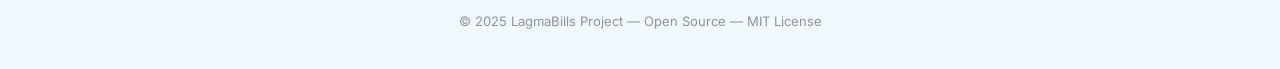
==== commit 24caa3ac: "Updated with video backgrounds" ====
--- a/about.html
+++ b/about.html
@@ -6,6 +6,11 @@
 <link rel="stylesheet" href="style.css">
 <link rel="icon" type="image/png" href="resources/icons/SogmaLigo/noLogo.png">
 <script src="cursor.js" defer></script>
+<video autoplay loop muted playsinline class="video-fullpage">
+  <source src="resources/videos/tonyStank.mp4" type="video/mp4">
+  Il tuo browser non supporta i video HTML5.
+</video>
+<button id="audioBtn" class="audio-control-btn">🔊 Attiva Audio</button>
 </head>
 <body>
 
@@ -110,5 +115,21 @@
 document.getElementById('hamburger').addEventListener('click', () =>
   document.getElementById('mobileMenu').classList.toggle('open'));
 </script>
+<script>
+  const btn = document.getElementById('audioBtn'); 
+const video = document.querySelector('.video-fullpage'); // o l'ID del tuo video
+
+video.muted = true; // Forza il muto iniziale per l'autoplay
+
+btn.addEventListener('click', () => {
+    if (video.muted) {
+        video.muted = false;
+        btn.innerText = "🔇 Disattiva Audio";
+    } else {
+        video.muted = true;
+        btn.innerText = "🔊 Attiva Audio";
+    }
+});
+</script>
 </body>
 </html>
--- a/style.css
+++ b/style.css
@@ -1115,4 +1115,64 @@
     .page-hero { padding: 140px 20px 60px; }
     .hero-actions { flex-direction: column; align-items: center; }
     .cta-button-hero, .ghost-button { width: 100%; text-align: center; }
+}
+
+/* Configurazione dell'header contenitore */
+.video-header {
+  position: relative;
+  width: 100%;
+  height: 100vh; /* Copre l'intera altezza dello schermo, modificabile */
+  display: flex;
+  align-items: center;
+  justify-content: center;
+  overflow: hidden; /* Nasconde le parti di video in eccesso */
+}
+
+/* Stili per il video di sfondo */
+/* =====================
+   VIDEO BACKGROUND
+   ===================== */
+.video-bg {
+    position: fixed;
+    top: 50%;
+    left: 50%;
+    width: 100vw;       /* Forzatura larghezza schermo intero */
+    height: 100vh;      /* Forzatura altezza schermo intero */
+    min-width: 100%;
+    min-height: 100%;
+    object-fit: cover;  /* Taglia i bordi neri e riempie lo spazio */
+    transform: translate(-50%, -50%); /* Centra perfettamente il video */
+    z-index: -1;        /* Lo sbatte dietro a tutto il sito */
+    pointer-events: none;
+}
+
+/* =====================
+   VIDEO SFONDO PAGINA INTERA
+   ===================== */
+.video-fullpage {
+    position: fixed;    /* Blocca il video sullo sfondo anche se fai scroll */
+    top: 50%;
+    left: 50%;
+    width: 100vw;       /* Forza la larghezza al 100% dello schermo visibile */
+    height: 100vh;      /* Forza l'altezza al 100% dello schermo visibile */
+    min-width: 100%;    /* Impedisce al video di diventare più piccolo del display */
+    min-height: 100%;   /* Impedisce al video di diventare più piccolo del display */
+    object-fit: cover;  /* Ingrandisce e ritaglia il video per non farlo deformare */
+    transform: translate(-50%, -50%); /* Lo centra perfettamente */
+    z-index: -1;        /* Lo posiziona dietro a testi, navbar e contenuti */
+    pointer-events: none; /* Impedisce all'utente di cliccare sul video (tasto destro, pausa, ecc.) */
+}
+
+.audio-control-btn {
+    position: fixed;
+    bottom: 20px;
+    right: 20px;
+    z-index: 1001; /* Sopra al video di sfondo */
+    padding: 10px 20px;
+    background: rgba(255, 255, 255, 0.8);
+    border: none;
+    border-radius: 50px;
+    font-weight: 600;
+    backdrop-filter: blur(10px);
+    box-shadow: 0 4px 12px rgba(0,0,0,0.1);
 }
